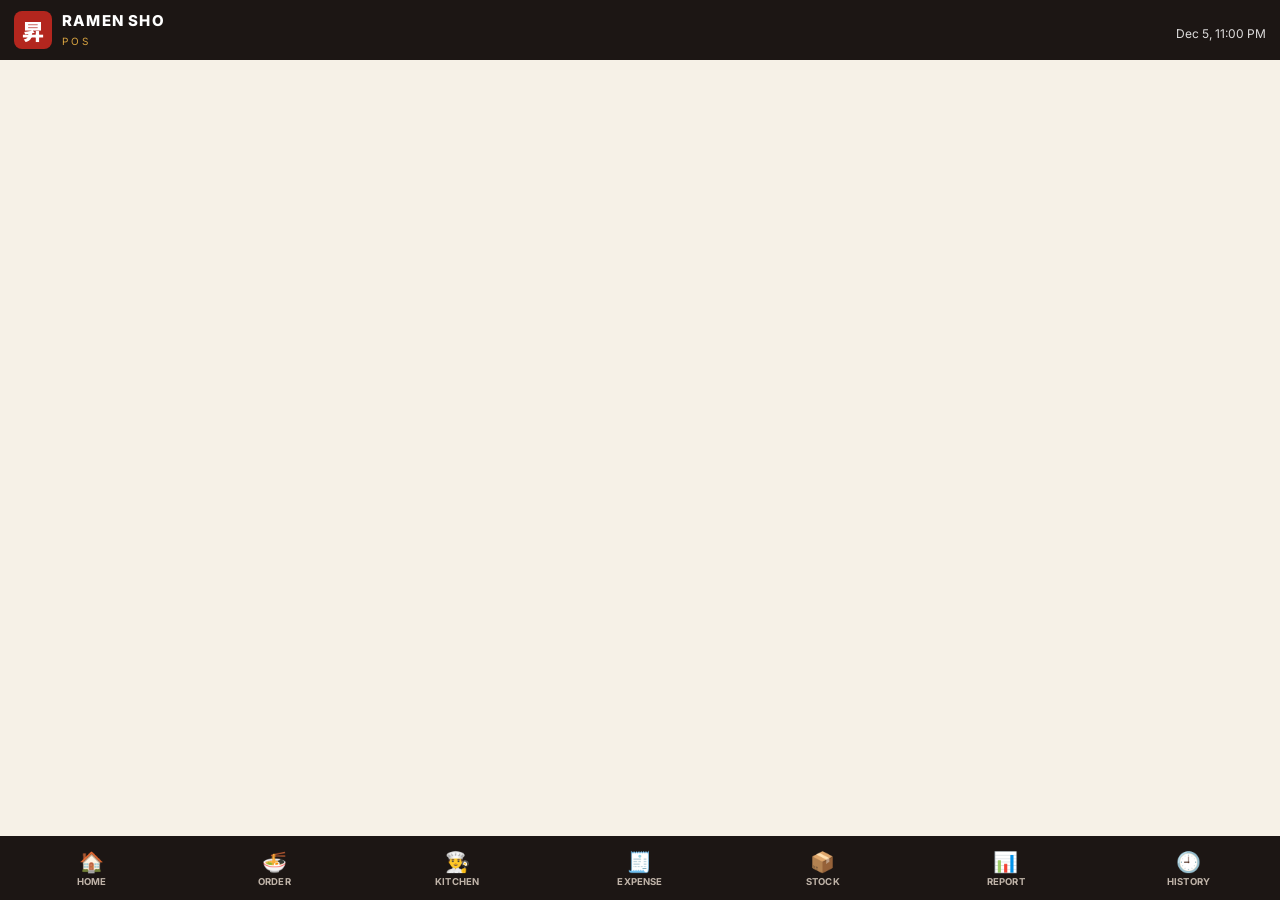
==== index.html @ ab5072c8 "Add files via upload" ====
<!doctype html>
<html lang="en">
<head>
  <meta charset="utf-8" />
  <meta name="viewport" content="width=device-width,initial-scale=1,viewport-fit=cover" />
  <meta name="theme-color" content="#1c1614" />
  <link rel="manifest" href="manifest.webmanifest" />
  <link rel="icon" href="icon.svg" />
  <link rel="apple-touch-icon" href="icon.svg" />
  <title>RAMEN SHO POS</title>
  <link rel="preconnect" href="https://fonts.googleapis.com" />
  <link rel="preconnect" href="https://fonts.gstatic.com" crossorigin />
  <link rel="stylesheet" href="https://fonts.googleapis.com/css2?family=Noto+Sans+JP:wght@700;900&family=Inter:wght@500;600;700;800&display=swap" />
  <link rel="stylesheet" href="styles.css" />
</head>
<body>
  <header class="topbar">
    <div class="brand"><span class="kanji">昇</span><div><b>RAMEN SHO</b><small>POS</small></div></div>
    <div class="top-right"><span id="syncState" class="sync"></span><span id="clock" class="clock"></span></div>
  </header>

  <main id="app" class="app"></main>
  <div id="toast" class="toast"></div>

  <nav class="nav">
    <button data-view="home"><span>🏠</span>HOME</button>
    <button data-view="order"><span>🍜</span>ORDER<i class="badge-dot" data-order-badge hidden>0</i></button>
    <button data-view="kitchen"><span>👨‍🍳</span>KITCHEN<i class="badge-dot" data-kitchen-badge hidden>0</i></button>
    <button data-view="expense"><span>🧾</span>EXPENSE</button>
    <button data-view="stock"><span>📦</span>STOCK</button>
    <button data-view="report"><span>📊</span>REPORT</button>
    <button data-view="history"><span>🕘</span>HISTORY</button>
  </nav>

  <script src="config.js"></script>
  <script src="menu-default.js"></script>
  <script src="sheet-sync.js"></script>
  <script src="app.js"></script>
</body>
</html>
---- styles.css ----
:root {
  --bg: #f6f1e7;
  --card: #fffdf8;
  --ink: #1c1614;
  --muted: #7a6f66;
  --line: #e6dccb;
  --red: #b3261e;
  --red-dark: #8c1c16;
  --gold: #d9a441;
  --green: #2f7d4f;
  --topbar-h: 60px;
  --nav-h: 64px;
}
* { box-sizing: border-box; }
html, body { margin: 0; }
body {
  font-family: Inter, system-ui, sans-serif; background: var(--bg); color: var(--ink);
  -webkit-tap-highlight-color: transparent; font-size: 15px;
}
button { font: inherit; color: inherit; cursor: pointer; }
small { font-size: 12px; }
.muted { color: var(--muted); }
.center { text-align: center; }

/* top bar */
.topbar {
  position: sticky; top: 0; z-index: 20; height: var(--topbar-h);
  display: flex; align-items: center; justify-content: space-between;
  padding: 0 14px; padding-top: env(safe-area-inset-top);
  background: var(--ink); color: #fff;
}
.brand { display: flex; align-items: center; gap: 10px; }
.brand .kanji {
  font-family: 'Noto Sans JP', sans-serif; font-weight: 900; font-size: 22px;
  width: 38px; height: 38px; display: grid; place-items: center; border-radius: 8px; background: var(--red);
}
.brand b { display: block; letter-spacing: .08em; font-weight: 800; }
.brand small { color: var(--gold); letter-spacing: .3em; font-size: 10px; }
.top-right { display: flex; flex-direction: column; align-items: flex-end; gap: 2px; }
.clock { font-size: 12px; opacity: .85; }
.sync { font-size: 10px; padding: 2px 7px; border-radius: 99px; font-weight: 700; }
.sync.ok { background: #1f5a37; }
.sync.wait { background: var(--gold); color: var(--ink); }
.sync.off { background: #4a403c; }

/* layout */
.app { max-width: 760px; margin: 0 auto; padding: 14px 14px calc(var(--nav-h) + 24px + env(safe-area-inset-bottom)); }
.card { background: var(--card); border: 1px solid var(--line); border-radius: 14px; padding: 14px; margin-bottom: 12px; }
.section-title { font-weight: 800; font-size: 16px; margin: 4px 0 10px; }
.row { display: flex; justify-content: space-between; align-items: center; gap: 10px; padding: 6px 0; }
.total-row { border-top: 1px dashed var(--line); margin-top: 6px; padding-top: 10px; font-size: 16px; }
.grid2 { display: grid; grid-template-columns: 1fr 1fr; gap: 10px; margin-bottom: 12px; }
.grid2 .btn { margin: 0; }
hr { border: 0; border-top: 1px solid var(--line); }
.help { color: var(--muted); font-size: 13px; margin: 8px 2px; }
.notice { background: #fff4d6; border: 1px solid #f0d58c; border-radius: 12px; padding: 10px 12px; margin-bottom: 12px; font-size: 14px; }
.notice.alert { background: #fde4e1; border-color: #f2a59c; }

/* buttons */
.btn {
  border: 1px solid var(--line); background: var(--card); border-radius: 12px;
  padding: 12px 14px; font-weight: 700; min-height: 46px;
}
.btn:active { transform: scale(.98); }
.btn:disabled { opacity: .45; }
.btn.primary { background: var(--red); border-color: var(--red); color: #fff; }
.btn.danger { background: var(--ink); color: #fff; border-color: var(--ink); }
.btn.danger-soft { background: #fbe9e7; border-color: #f2c1bb; }
.btn.small { min-height: 34px; padding: 6px 10px; font-size: 13px; }
.btn.ghost { background: transparent; border-color: rgba(255, 255, 255, .35); color: #fff; margin-top: 10px; }
.btn.wide, .btn-wide { width: 100%; display: block; margin-bottom: 12px; }
.btn.back { margin-bottom: 10px; }
.big-btn { display: flex; flex-direction: column; align-items: flex-start; gap: 2px; text-align: left; font-size: 17px; min-height: 76px; }
.big-btn small { font-weight: 500; opacity: .8; }
.kitchen-btn { background: #fff4d6; border-color: #f0d58c; }
.link-danger { border: 0; background: none; color: var(--red); font-size: 12px; padding: 4px 0; }
.chip { border: 1px solid var(--line); background: #fff; border-radius: 99px; padding: 6px 12px; font-weight: 600; }

/* inputs */
.field { margin: 12px 0; }
.field > label { display: block; font-weight: 700; font-size: 13px; margin-bottom: 6px; }
.input { width: 100%; border: 1px solid var(--line); border-radius: 10px; padding: 11px 12px; font: inherit; background: #fff; }
select.input { appearance: auto; }

/* home */
.staff-row { display: flex; gap: 8px; }
.staff-row .btn { white-space: nowrap; }
.hero { background: var(--ink); color: #fff; border: 0; }
.hero .label { font-size: 12px; letter-spacing: .08em; color: var(--gold); font-weight: 700; }
.hero .big { font-size: 38px; font-weight: 800; margin: 4px 0 10px; }
.hero.small .big { font-size: 28px; }
.kpis { display: grid; grid-template-columns: repeat(4, 1fr); gap: 6px; }
.kpis div { background: rgba(255, 255, 255, .08); border-radius: 10px; padding: 8px; text-align: center; }
.kpis b { display: block; font-size: 17px; }
.kpis small { opacity: .75; font-size: 11px; }

/* time clock & register */
.clock-row { display: flex; justify-content: space-between; align-items: center; gap: 10px; margin-top: 10px; padding: 10px 12px; border-radius: 12px; background: #f3ede2; }
.clock-row.on { background: #e5f3ea; }
.clock-row .btn { white-space: nowrap; min-height: 40px; }
.reg-card { width: 100%; text-align: left; display: flex; flex-direction: column; gap: 4px; border-left: 6px solid var(--green); }
.reg-card.closed { border-left-color: var(--gold); background: #fff8e6; }
.reg-card small { color: var(--muted); }
.row.sub { padding: 2px 0 2px 14px; font-size: 13px; color: var(--muted); }
.big-input { font-size: 24px; font-weight: 800; padding: 12px; }
.live { min-height: 22px; margin-top: 6px; font-weight: 800; }
.ok { color: var(--green); }
.bad { color: var(--red); }
.warn { color: var(--red); display: block; }
.pay-from { display: grid; gap: 8px; }
.pay-from .choice { flex-direction: column; align-items: flex-start; }
.pay-from .choice small { color: var(--muted); font-weight: 500; }
.sess-row { display: flex; justify-content: space-between; gap: 10px; padding: 8px 0; border-bottom: 1px solid var(--line); }
.sess-row:last-child { border-bottom: 0; }
.sess-row > span { display: flex; flex-direction: column; }
.sess-row .right { align-items: flex-end; text-align: right; }
.sess-row small { color: var(--muted); }
.sess-row small.ok, .sess-row small.bad { font-weight: 700; }
.sess-row small.ok { color: var(--green); } .sess-row small.bad { color: var(--red); }

/* shift stock */
.stock-grid { display: grid; grid-template-columns: 1fr 1fr; gap: 8px; }
.stock-cell { display: flex; flex-direction: column; gap: 4px; font-size: 13px; font-weight: 700; }
.stock-cell small { color: var(--muted); font-weight: 500; }
.stock-cell .input { padding: 9px 10px; font-size: 17px; font-weight: 700; }
.stock-cell .live { min-height: 0; margin: 0; }
.stock-table { width: 100%; border-collapse: collapse; font-size: 13px; }
.stock-table th { font-size: 11px; color: var(--muted); text-align: right; font-weight: 700; padding: 4px 3px; }
.stock-table td { text-align: right; padding: 7px 3px; border-top: 1px solid var(--line); }
.stock-table td:first-child { text-align: left; font-weight: 700; }
.stock-table td small { display: block; color: var(--muted); font-weight: 500; font-size: 11px; }
.move-btns { display: grid; grid-template-columns: 1fr 1fr; gap: 6px; margin: 12px 0 6px; }
.small-title { font-size: 12px; font-weight: 700; margin: 8px 0 2px; }
.set-offer { display: flex; justify-content: space-between; align-items: center; gap: 10px; }
.choice .save { display: block; color: var(--green); font-weight: 700; }

/* stock to-do, levels, sold out */
.todo { width: 100%; text-align: left; display: flex; flex-direction: column; gap: 4px; border-left: 6px solid var(--red); background: #fff4f2; }
.todo.ok { border-left-color: var(--green); background: #eef7f1; }
.todo.check { border-left-color: var(--gold); background: #fff8e6; }
.todo small { color: var(--ink); font-size: 13px; }
.todo.ok small { color: var(--muted); }
.stock-cell.level { grid-column: span 2; }
.level-chips { display: flex; gap: 6px; }
.level-chips .chip { flex: 1; }
.level-chips .chip.lv-low.active { background: var(--gold); border-color: var(--gold); color: var(--ink); }
.level-chips .chip.lv-out.active { background: var(--red); border-color: var(--red); }
.level-chips .chip.lv-enough.active { background: var(--green); border-color: var(--green); }
.stock-table tr.st-red td, .stock-table tr.st-out td { background: #fff1ef; }
.stock-table tr.st-yellow td { background: #fff8e6; }
.menu-card.sold-out { opacity: .45; filter: grayscale(1); }
.menu-card small.bad { font-size: 11px; font-weight: 700; }
.chips-row { display: flex; gap: 6px; flex-wrap: wrap; }
.chip.active { background: var(--ink); color: #fff; border-color: var(--ink); }
.cart-line.fee { color: var(--muted); }

/* tabs */
.tabs { display: flex; gap: 8px; overflow-x: auto; margin-bottom: 12px; padding-bottom: 2px; }
.tab { border: 1px solid var(--line); background: var(--card); border-radius: 99px; padding: 8px 14px; font-weight: 700; white-space: nowrap; }
.tab.active { background: var(--ink); color: #fff; border-color: var(--ink); }

/* menu */
.menu-grid { display: grid; grid-template-columns: repeat(auto-fill, minmax(140px, 1fr)); gap: 10px; }
.menu-card {
  border: 1px solid var(--line); background: var(--card); border-radius: 14px; padding: 14px 10px;
  display: flex; flex-direction: column; align-items: center; gap: 6px; min-height: 130px; text-align: center;
}
.menu-card.is-ramen { border-color: #e7b3ad; background: #fff7f5; }
.menu-card:active { transform: scale(.97); }
.menu-icon { font-size: 38px; position: relative; line-height: 1.1; }
.menu-icon.lg { font-size: 48px; }
.qty-badge {
  position: absolute; top: -6px; right: -16px; background: var(--red); color: #fff; font-size: 12px;
  font-weight: 800; border-radius: 99px; min-width: 22px; height: 22px; display: grid; place-items: center; padding: 0 5px;
}
.menu-name { font-weight: 700; font-size: 14px; }
.menu-price { color: var(--red); font-weight: 800; }
.meta { display: flex; justify-content: space-between; align-items: center; gap: 8px; margin-top: 14px; flex-wrap: wrap; }
.sticky-sum {
  position: sticky; top: calc(var(--topbar-h) + 6px); z-index: 10; display: flex; align-items: center; justify-content: space-between;
  gap: 10px; background: var(--ink); color: #fff; border-radius: 14px; padding: 10px 10px 10px 14px; margin-bottom: 12px;
  box-shadow: 0 6px 18px rgba(0, 0, 0, .18);
}
.sticky-sum div { display: flex; flex-direction: column; }
.sticky-sum span { font-size: 20px; font-weight: 800; color: var(--gold); }

/* detail */
.detail-head { display: flex; align-items: center; gap: 14px; }
.detail-name { font-size: 20px; font-weight: 800; }
.choice-list { display: grid; gap: 8px; }
.choice {
  display: flex; justify-content: space-between; align-items: center; gap: 8px; text-align: left;
  border: 2px solid var(--line); background: #fff; border-radius: 12px; padding: 12px; font-weight: 600;
}
.choice.active { border-color: var(--red); background: #fff1ef; }
.choice b { color: var(--red); white-space: nowrap; }
.top-list { display: grid; gap: 6px; }
.top-row { display: flex; justify-content: space-between; align-items: center; gap: 8px; padding: 6px 8px; border-radius: 10px; border: 1px solid var(--line); background: #fff; }
.top-row.on { border-color: var(--red); background: #fff1ef; }
.stepper { display: inline-flex; align-items: center; gap: 4px; }
.stepper button { width: 38px; height: 38px; border-radius: 10px; border: 1px solid var(--line); background: #fff; font-size: 18px; font-weight: 800; }
.stepper b { min-width: 28px; text-align: center; }
.stepper.big button { width: 52px; height: 48px; }
.stepper.big b { font-size: 20px; min-width: 44px; }

/* checkout */
.cart-line { display: flex; justify-content: space-between; gap: 10px; padding: 10px 0; border-bottom: 1px solid var(--line); }
.cart-line:last-child { border-bottom: 0; }
.cart-main { display: flex; flex-direction: column; gap: 4px; }
.cart-main small, .order-line small, .ticket li small { display: block; color: var(--muted); }
.cart-side { display: flex; flex-direction: column; align-items: flex-end; justify-content: space-between; }
.quick-cash { display: flex; gap: 6px; flex-wrap: wrap; margin-top: 8px; }
.change { font-size: 18px; color: var(--green); }
.change.short { color: var(--red); }
.grand { font-size: 26px; color: var(--red); }

/* kitchen */
.tickets { display: grid; grid-template-columns: repeat(auto-fill, minmax(240px, 1fr)); gap: 10px; margin-bottom: 12px; }
.ticket { background: #fff; border: 2px solid var(--ink); border-radius: 14px; padding: 12px; display: flex; flex-direction: column; gap: 8px; }
.ticket.late { border-color: var(--red); box-shadow: 0 0 0 3px #f7c9c4; }
.ticket.served { opacity: .55; border-style: dashed; }
.ticket-head { display: flex; justify-content: space-between; gap: 6px; font-size: 14px; }
.ticket ul { margin: 0; padding-left: 0; list-style: none; font-size: 17px; flex: 1; }
.ticket li { padding: 5px 0; border-bottom: 1px dotted var(--line); }

/* expense */
.preset-grid { display: grid; grid-template-columns: repeat(auto-fill, minmax(150px, 1fr)); gap: 8px; margin-bottom: 12px; }
.preset { border: 1px solid var(--line); background: var(--card); border-radius: 12px; padding: 12px; text-align: left; display: flex; flex-direction: column; gap: 3px; }

/* stock */
.stock-row { width: 100%; display: flex; align-items: center; gap: 10px; background: none; border: 0; border-bottom: 1px solid var(--line); padding: 10px 2px; text-align: left; }
.stock-row:last-child { border-bottom: 0; }
.stock-name { flex: 1; display: flex; flex-direction: column; }
.stock-name small { color: var(--muted); }

/* report */
.month-nav { display: flex; justify-content: space-between; align-items: center; margin-bottom: 12px; font-size: 17px; }
.bar { height: 10px; background: rgba(255, 255, 255, .15); border-radius: 99px; overflow: hidden; margin: 6px 0; }
.bar span { display: block; height: 100%; background: var(--gold); }
.kpi-grid { display: grid; grid-template-columns: repeat(3, 1fr); gap: 10px; margin-bottom: 12px; }
.kpi-grid .card { margin: 0; }
.kpi { display: flex; flex-direction: column; gap: 2px; }
.kpi b { font-size: 20px; }
.kpi small { color: var(--muted); }
.daybars { display: flex; align-items: flex-end; gap: 2px; height: 120px; }
.daybars div { flex: 1; height: 100%; display: flex; flex-direction: column; justify-content: flex-end; align-items: center; }
.daybars span { width: 100%; background: var(--red); border-radius: 3px 3px 0 0; min-height: 1px; }
.daybars small { font-size: 9px; color: var(--muted); height: 12px; }

/* history */
.day-row { width: 100%; display: flex; justify-content: space-between; align-items: center; text-align: left; }
.day-row span { display: flex; flex-direction: column; }
.day-row small { color: var(--muted); }
.order-head { display: flex; justify-content: space-between; gap: 10px; }
.order-head small { color: var(--muted); }
.order-line { display: flex; justify-content: space-between; gap: 10px; padding: 6px 0; border-bottom: 1px dotted var(--line); font-size: 14px; }
.order-actions { display: flex; gap: 8px; justify-content: flex-end; margin-top: 8px; }
.badge { display: inline-block; font-size: 10px; font-weight: 800; background: #efe6d6; border-radius: 6px; padding: 2px 6px; margin-left: 4px; }

/* recipe */
.recipe-step { display: flex; align-items: center; gap: 10px; padding: 10px 0; border-bottom: 1px solid var(--line); }
.recipe-step:last-child { border-bottom: 0; }
.recipe-step > span:nth-child(2) { flex: 1; display: flex; flex-direction: column; }
.recipe-step small { color: var(--muted); }
.step-no { width: 28px; height: 28px; border-radius: 99px; background: var(--ink); color: #fff; display: grid; place-items: center; font-weight: 800; font-size: 13px; }
.tbd { color: var(--gold); }

/* nav */
.nav {
  position: fixed; left: 0; right: 0; bottom: 0; z-index: 30; display: grid; grid-template-columns: repeat(7, 1fr);
  background: var(--ink); padding-bottom: env(safe-area-inset-bottom);
}
.nav button {
  position: relative; border: 0; background: none; color: #bfb3a8; height: var(--nav-h);
  display: flex; flex-direction: column; align-items: center; justify-content: center; gap: 2px; font-size: 9.5px; font-weight: 700; letter-spacing: .02em;
}
.nav button span { font-size: 20px; }
.nav button.active { color: #fff; background: rgba(255, 255, 255, .08); box-shadow: inset 0 3px 0 var(--red); }
.badge-dot {
  position: absolute; top: 6px; right: calc(50% - 22px); background: var(--red); color: #fff; font-style: normal;
  font-size: 10px; min-width: 18px; height: 18px; border-radius: 99px; display: grid; place-items: center; padding: 0 4px;
}
.badge-dot[hidden] { display: none; }

.toast {
  position: fixed; left: 50%; bottom: calc(var(--nav-h) + 16px + env(safe-area-inset-bottom)); transform: translateX(-50%) translateY(20px);
  background: var(--ink); color: #fff; padding: 10px 16px; border-radius: 99px; font-weight: 700; opacity: 0; pointer-events: none; transition: .2s; z-index: 40;
}
.toast.show { opacity: 1; transform: translateX(-50%) translateY(0); }

@media (max-width: 420px) {
  .kpi-grid { grid-template-columns: 1fr 1fr; }
  .kpis b { font-size: 15px; }
  .hero .big { font-size: 32px; }
}
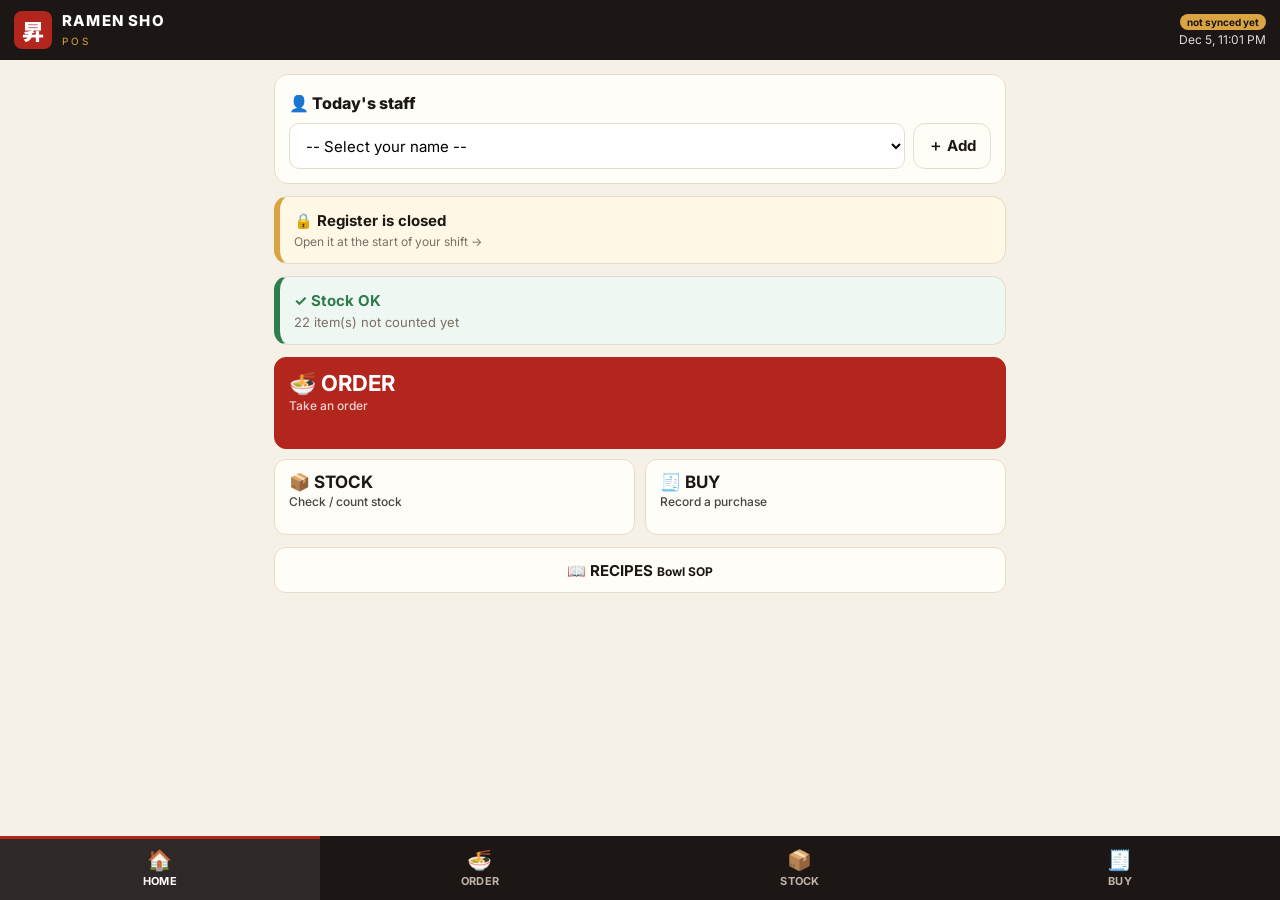
==== commit a16ae910: "Simple staff view: HOME/ORDER/STOCK/BUY; owner mode (tap logo 5x) for REPORT/HISTORY; checkout extra" ====
--- a/index.html
+++ b/index.html
@@ -1,40 +1,39 @@
-<!doctype html>
-<html lang="en">
-<head>
-  <meta charset="utf-8" />
-  <meta name="viewport" content="width=device-width,initial-scale=1,viewport-fit=cover" />
-  <meta name="theme-color" content="#1c1614" />
-  <link rel="manifest" href="manifest.webmanifest" />
-  <link rel="icon" href="icon.svg" />
-  <link rel="apple-touch-icon" href="icon.svg" />
-  <title>RAMEN SHO POS</title>
-  <link rel="preconnect" href="https://fonts.googleapis.com" />
-  <link rel="preconnect" href="https://fonts.gstatic.com" crossorigin />
-  <link rel="stylesheet" href="https://fonts.googleapis.com/css2?family=Noto+Sans+JP:wght@700;900&family=Inter:wght@500;600;700;800&display=swap" />
-  <link rel="stylesheet" href="styles.css" />
-</head>
-<body>
-  <header class="topbar">
-    <div class="brand"><span class="kanji">昇</span><div><b>RAMEN SHO</b><small>POS</small></div></div>
-    <div class="top-right"><span id="syncState" class="sync"></span><span id="clock" class="clock"></span></div>
-  </header>
-
-  <main id="app" class="app"></main>
-  <div id="toast" class="toast"></div>
-
-  <nav class="nav">
-    <button data-view="home"><span>🏠</span>HOME</button>
-    <button data-view="order"><span>🍜</span>ORDER<i class="badge-dot" data-order-badge hidden>0</i></button>
-    <button data-view="kitchen"><span>👨‍🍳</span>KITCHEN<i class="badge-dot" data-kitchen-badge hidden>0</i></button>
-    <button data-view="expense"><span>🧾</span>EXPENSE</button>
-    <button data-view="stock"><span>📦</span>STOCK</button>
-    <button data-view="report"><span>📊</span>REPORT</button>
-    <button data-view="history"><span>🕘</span>HISTORY</button>
-  </nav>
-
-  <script src="config.js"></script>
-  <script src="menu-default.js"></script>
-  <script src="sheet-sync.js"></script>
-  <script src="app.js"></script>
-</body>
-</html>
+<!doctype html>
+<html lang="en">
+<head>
+  <meta charset="utf-8" />
+  <meta name="viewport" content="width=device-width,initial-scale=1,viewport-fit=cover" />
+  <meta name="theme-color" content="#1c1614" />
+  <link rel="manifest" href="manifest.webmanifest" />
+  <link rel="icon" href="icon.svg" />
+  <link rel="apple-touch-icon" href="icon.svg" />
+  <title>RAMEN SHO POS</title>
+  <link rel="preconnect" href="https://fonts.googleapis.com" />
+  <link rel="preconnect" href="https://fonts.gstatic.com" crossorigin />
+  <link rel="stylesheet" href="https://fonts.googleapis.com/css2?family=Noto+Sans+JP:wght@700;900&family=Inter:wght@500;600;700;800&display=swap" />
+  <link rel="stylesheet" href="styles.css" />
+</head>
+<body>
+  <header class="topbar">
+    <div class="brand"><span class="kanji">昇</span><div><b>RAMEN SHO</b><small>POS</small></div></div>
+    <div class="top-right"><span id="syncState" class="sync"></span><span id="clock" class="clock"></span></div>
+  </header>
+
+  <main id="app" class="app"></main>
+  <div id="toast" class="toast"></div>
+
+  <nav class="nav">
+    <button data-view="home"><span>🏠</span>HOME</button>
+    <button data-view="order"><span>🍜</span>ORDER<i class="badge-dot" data-order-badge hidden>0</i></button>
+    <button data-view="stock"><span>📦</span>STOCK</button>
+    <button data-view="expense"><span>🧾</span>BUY</button>
+    <button data-view="report" class="owner-only"><span>📊</span>REPORT</button>
+    <button data-view="history" class="owner-only"><span>🕘</span>HISTORY</button>
+  </nav>
+
+  <script src="config.js"></script>
+  <script src="menu-default.js"></script>
+  <script src="sheet-sync.js"></script>
+  <script src="app.js"></script>
+</body>
+</html>
--- a/styles.css
+++ b/styles.css
@@ -1,295 +1,304 @@
-:root {
-  --bg: #f6f1e7;
-  --card: #fffdf8;
-  --ink: #1c1614;
-  --muted: #7a6f66;
-  --line: #e6dccb;
-  --red: #b3261e;
-  --red-dark: #8c1c16;
-  --gold: #d9a441;
-  --green: #2f7d4f;
-  --topbar-h: 60px;
-  --nav-h: 64px;
-}
-* { box-sizing: border-box; }
-html, body { margin: 0; }
-body {
-  font-family: Inter, system-ui, sans-serif; background: var(--bg); color: var(--ink);
-  -webkit-tap-highlight-color: transparent; font-size: 15px;
-}
-button { font: inherit; color: inherit; cursor: pointer; }
-small { font-size: 12px; }
-.muted { color: var(--muted); }
-.center { text-align: center; }
-
-/* top bar */
-.topbar {
-  position: sticky; top: 0; z-index: 20; height: var(--topbar-h);
-  display: flex; align-items: center; justify-content: space-between;
-  padding: 0 14px; padding-top: env(safe-area-inset-top);
-  background: var(--ink); color: #fff;
-}
-.brand { display: flex; align-items: center; gap: 10px; }
-.brand .kanji {
-  font-family: 'Noto Sans JP', sans-serif; font-weight: 900; font-size: 22px;
-  width: 38px; height: 38px; display: grid; place-items: center; border-radius: 8px; background: var(--red);
-}
-.brand b { display: block; letter-spacing: .08em; font-weight: 800; }
-.brand small { color: var(--gold); letter-spacing: .3em; font-size: 10px; }
-.top-right { display: flex; flex-direction: column; align-items: flex-end; gap: 2px; }
-.clock { font-size: 12px; opacity: .85; }
-.sync { font-size: 10px; padding: 2px 7px; border-radius: 99px; font-weight: 700; }
-.sync.ok { background: #1f5a37; }
-.sync.wait { background: var(--gold); color: var(--ink); }
-.sync.off { background: #4a403c; }
-
-/* layout */
-.app { max-width: 760px; margin: 0 auto; padding: 14px 14px calc(var(--nav-h) + 24px + env(safe-area-inset-bottom)); }
-.card { background: var(--card); border: 1px solid var(--line); border-radius: 14px; padding: 14px; margin-bottom: 12px; }
-.section-title { font-weight: 800; font-size: 16px; margin: 4px 0 10px; }
-.row { display: flex; justify-content: space-between; align-items: center; gap: 10px; padding: 6px 0; }
-.total-row { border-top: 1px dashed var(--line); margin-top: 6px; padding-top: 10px; font-size: 16px; }
-.grid2 { display: grid; grid-template-columns: 1fr 1fr; gap: 10px; margin-bottom: 12px; }
-.grid2 .btn { margin: 0; }
-hr { border: 0; border-top: 1px solid var(--line); }
-.help { color: var(--muted); font-size: 13px; margin: 8px 2px; }
-.notice { background: #fff4d6; border: 1px solid #f0d58c; border-radius: 12px; padding: 10px 12px; margin-bottom: 12px; font-size: 14px; }
-.notice.alert { background: #fde4e1; border-color: #f2a59c; }
-
-/* buttons */
-.btn {
-  border: 1px solid var(--line); background: var(--card); border-radius: 12px;
-  padding: 12px 14px; font-weight: 700; min-height: 46px;
-}
-.btn:active { transform: scale(.98); }
-.btn:disabled { opacity: .45; }
-.btn.primary { background: var(--red); border-color: var(--red); color: #fff; }
-.btn.danger { background: var(--ink); color: #fff; border-color: var(--ink); }
-.btn.danger-soft { background: #fbe9e7; border-color: #f2c1bb; }
-.btn.small { min-height: 34px; padding: 6px 10px; font-size: 13px; }
-.btn.ghost { background: transparent; border-color: rgba(255, 255, 255, .35); color: #fff; margin-top: 10px; }
-.btn.wide, .btn-wide { width: 100%; display: block; margin-bottom: 12px; }
-.btn.back { margin-bottom: 10px; }
-.big-btn { display: flex; flex-direction: column; align-items: flex-start; gap: 2px; text-align: left; font-size: 17px; min-height: 76px; }
-.big-btn small { font-weight: 500; opacity: .8; }
-.kitchen-btn { background: #fff4d6; border-color: #f0d58c; }
-.link-danger { border: 0; background: none; color: var(--red); font-size: 12px; padding: 4px 0; }
-.chip { border: 1px solid var(--line); background: #fff; border-radius: 99px; padding: 6px 12px; font-weight: 600; }
-
-/* inputs */
-.field { margin: 12px 0; }
-.field > label { display: block; font-weight: 700; font-size: 13px; margin-bottom: 6px; }
-.input { width: 100%; border: 1px solid var(--line); border-radius: 10px; padding: 11px 12px; font: inherit; background: #fff; }
-select.input { appearance: auto; }
-
-/* home */
-.staff-row { display: flex; gap: 8px; }
-.staff-row .btn { white-space: nowrap; }
-.hero { background: var(--ink); color: #fff; border: 0; }
-.hero .label { font-size: 12px; letter-spacing: .08em; color: var(--gold); font-weight: 700; }
-.hero .big { font-size: 38px; font-weight: 800; margin: 4px 0 10px; }
-.hero.small .big { font-size: 28px; }
-.kpis { display: grid; grid-template-columns: repeat(4, 1fr); gap: 6px; }
-.kpis div { background: rgba(255, 255, 255, .08); border-radius: 10px; padding: 8px; text-align: center; }
-.kpis b { display: block; font-size: 17px; }
-.kpis small { opacity: .75; font-size: 11px; }
-
-/* time clock & register */
-.clock-row { display: flex; justify-content: space-between; align-items: center; gap: 10px; margin-top: 10px; padding: 10px 12px; border-radius: 12px; background: #f3ede2; }
-.clock-row.on { background: #e5f3ea; }
-.clock-row .btn { white-space: nowrap; min-height: 40px; }
-.reg-card { width: 100%; text-align: left; display: flex; flex-direction: column; gap: 4px; border-left: 6px solid var(--green); }
-.reg-card.closed { border-left-color: var(--gold); background: #fff8e6; }
-.reg-card small { color: var(--muted); }
-.row.sub { padding: 2px 0 2px 14px; font-size: 13px; color: var(--muted); }
-.big-input { font-size: 24px; font-weight: 800; padding: 12px; }
-.live { min-height: 22px; margin-top: 6px; font-weight: 800; }
-.ok { color: var(--green); }
-.bad { color: var(--red); }
-.warn { color: var(--red); display: block; }
-.pay-from { display: grid; gap: 8px; }
-.pay-from .choice { flex-direction: column; align-items: flex-start; }
-.pay-from .choice small { color: var(--muted); font-weight: 500; }
-.sess-row { display: flex; justify-content: space-between; gap: 10px; padding: 8px 0; border-bottom: 1px solid var(--line); }
-.sess-row:last-child { border-bottom: 0; }
-.sess-row > span { display: flex; flex-direction: column; }
-.sess-row .right { align-items: flex-end; text-align: right; }
-.sess-row small { color: var(--muted); }
-.sess-row small.ok, .sess-row small.bad { font-weight: 700; }
-.sess-row small.ok { color: var(--green); } .sess-row small.bad { color: var(--red); }
-
-/* shift stock */
-.stock-grid { display: grid; grid-template-columns: 1fr 1fr; gap: 8px; }
-.stock-cell { display: flex; flex-direction: column; gap: 4px; font-size: 13px; font-weight: 700; }
-.stock-cell small { color: var(--muted); font-weight: 500; }
-.stock-cell .input { padding: 9px 10px; font-size: 17px; font-weight: 700; }
-.stock-cell .live { min-height: 0; margin: 0; }
-.stock-table { width: 100%; border-collapse: collapse; font-size: 13px; }
-.stock-table th { font-size: 11px; color: var(--muted); text-align: right; font-weight: 700; padding: 4px 3px; }
-.stock-table td { text-align: right; padding: 7px 3px; border-top: 1px solid var(--line); }
-.stock-table td:first-child { text-align: left; font-weight: 700; }
-.stock-table td small { display: block; color: var(--muted); font-weight: 500; font-size: 11px; }
-.move-btns { display: grid; grid-template-columns: 1fr 1fr; gap: 6px; margin: 12px 0 6px; }
-.small-title { font-size: 12px; font-weight: 700; margin: 8px 0 2px; }
-.set-offer { display: flex; justify-content: space-between; align-items: center; gap: 10px; }
-.choice .save { display: block; color: var(--green); font-weight: 700; }
-
-/* stock to-do, levels, sold out */
-.todo { width: 100%; text-align: left; display: flex; flex-direction: column; gap: 4px; border-left: 6px solid var(--red); background: #fff4f2; }
-.todo.ok { border-left-color: var(--green); background: #eef7f1; }
-.todo.check { border-left-color: var(--gold); background: #fff8e6; }
-.todo small { color: var(--ink); font-size: 13px; }
-.todo.ok small { color: var(--muted); }
-.stock-cell.level { grid-column: span 2; }
-.level-chips { display: flex; gap: 6px; }
-.level-chips .chip { flex: 1; }
-.level-chips .chip.lv-low.active { background: var(--gold); border-color: var(--gold); color: var(--ink); }
-.level-chips .chip.lv-out.active { background: var(--red); border-color: var(--red); }
-.level-chips .chip.lv-enough.active { background: var(--green); border-color: var(--green); }
-.stock-table tr.st-red td, .stock-table tr.st-out td { background: #fff1ef; }
-.stock-table tr.st-yellow td { background: #fff8e6; }
-.menu-card.sold-out { opacity: .45; filter: grayscale(1); }
-.menu-card small.bad { font-size: 11px; font-weight: 700; }
-.chips-row { display: flex; gap: 6px; flex-wrap: wrap; }
-.chip.active { background: var(--ink); color: #fff; border-color: var(--ink); }
-.cart-line.fee { color: var(--muted); }
-
-/* tabs */
-.tabs { display: flex; gap: 8px; overflow-x: auto; margin-bottom: 12px; padding-bottom: 2px; }
-.tab { border: 1px solid var(--line); background: var(--card); border-radius: 99px; padding: 8px 14px; font-weight: 700; white-space: nowrap; }
-.tab.active { background: var(--ink); color: #fff; border-color: var(--ink); }
-
-/* menu */
-.menu-grid { display: grid; grid-template-columns: repeat(auto-fill, minmax(140px, 1fr)); gap: 10px; }
-.menu-card {
-  border: 1px solid var(--line); background: var(--card); border-radius: 14px; padding: 14px 10px;
-  display: flex; flex-direction: column; align-items: center; gap: 6px; min-height: 130px; text-align: center;
-}
-.menu-card.is-ramen { border-color: #e7b3ad; background: #fff7f5; }
-.menu-card:active { transform: scale(.97); }
-.menu-icon { font-size: 38px; position: relative; line-height: 1.1; }
-.menu-icon.lg { font-size: 48px; }
-.qty-badge {
-  position: absolute; top: -6px; right: -16px; background: var(--red); color: #fff; font-size: 12px;
-  font-weight: 800; border-radius: 99px; min-width: 22px; height: 22px; display: grid; place-items: center; padding: 0 5px;
-}
-.menu-name { font-weight: 700; font-size: 14px; }
-.menu-price { color: var(--red); font-weight: 800; }
-.meta { display: flex; justify-content: space-between; align-items: center; gap: 8px; margin-top: 14px; flex-wrap: wrap; }
-.sticky-sum {
-  position: sticky; top: calc(var(--topbar-h) + 6px); z-index: 10; display: flex; align-items: center; justify-content: space-between;
-  gap: 10px; background: var(--ink); color: #fff; border-radius: 14px; padding: 10px 10px 10px 14px; margin-bottom: 12px;
-  box-shadow: 0 6px 18px rgba(0, 0, 0, .18);
-}
-.sticky-sum div { display: flex; flex-direction: column; }
-.sticky-sum span { font-size: 20px; font-weight: 800; color: var(--gold); }
-
-/* detail */
-.detail-head { display: flex; align-items: center; gap: 14px; }
-.detail-name { font-size: 20px; font-weight: 800; }
-.choice-list { display: grid; gap: 8px; }
-.choice {
-  display: flex; justify-content: space-between; align-items: center; gap: 8px; text-align: left;
-  border: 2px solid var(--line); background: #fff; border-radius: 12px; padding: 12px; font-weight: 600;
-}
-.choice.active { border-color: var(--red); background: #fff1ef; }
-.choice b { color: var(--red); white-space: nowrap; }
-.top-list { display: grid; gap: 6px; }
-.top-row { display: flex; justify-content: space-between; align-items: center; gap: 8px; padding: 6px 8px; border-radius: 10px; border: 1px solid var(--line); background: #fff; }
-.top-row.on { border-color: var(--red); background: #fff1ef; }
-.stepper { display: inline-flex; align-items: center; gap: 4px; }
-.stepper button { width: 38px; height: 38px; border-radius: 10px; border: 1px solid var(--line); background: #fff; font-size: 18px; font-weight: 800; }
-.stepper b { min-width: 28px; text-align: center; }
-.stepper.big button { width: 52px; height: 48px; }
-.stepper.big b { font-size: 20px; min-width: 44px; }
-
-/* checkout */
-.cart-line { display: flex; justify-content: space-between; gap: 10px; padding: 10px 0; border-bottom: 1px solid var(--line); }
-.cart-line:last-child { border-bottom: 0; }
-.cart-main { display: flex; flex-direction: column; gap: 4px; }
-.cart-main small, .order-line small, .ticket li small { display: block; color: var(--muted); }
-.cart-side { display: flex; flex-direction: column; align-items: flex-end; justify-content: space-between; }
-.quick-cash { display: flex; gap: 6px; flex-wrap: wrap; margin-top: 8px; }
-.change { font-size: 18px; color: var(--green); }
-.change.short { color: var(--red); }
-.grand { font-size: 26px; color: var(--red); }
-
-/* kitchen */
-.tickets { display: grid; grid-template-columns: repeat(auto-fill, minmax(240px, 1fr)); gap: 10px; margin-bottom: 12px; }
-.ticket { background: #fff; border: 2px solid var(--ink); border-radius: 14px; padding: 12px; display: flex; flex-direction: column; gap: 8px; }
-.ticket.late { border-color: var(--red); box-shadow: 0 0 0 3px #f7c9c4; }
-.ticket.served { opacity: .55; border-style: dashed; }
-.ticket-head { display: flex; justify-content: space-between; gap: 6px; font-size: 14px; }
-.ticket ul { margin: 0; padding-left: 0; list-style: none; font-size: 17px; flex: 1; }
-.ticket li { padding: 5px 0; border-bottom: 1px dotted var(--line); }
-
-/* expense */
-.preset-grid { display: grid; grid-template-columns: repeat(auto-fill, minmax(150px, 1fr)); gap: 8px; margin-bottom: 12px; }
-.preset { border: 1px solid var(--line); background: var(--card); border-radius: 12px; padding: 12px; text-align: left; display: flex; flex-direction: column; gap: 3px; }
-
-/* stock */
-.stock-row { width: 100%; display: flex; align-items: center; gap: 10px; background: none; border: 0; border-bottom: 1px solid var(--line); padding: 10px 2px; text-align: left; }
-.stock-row:last-child { border-bottom: 0; }
-.stock-name { flex: 1; display: flex; flex-direction: column; }
-.stock-name small { color: var(--muted); }
-
-/* report */
-.month-nav { display: flex; justify-content: space-between; align-items: center; margin-bottom: 12px; font-size: 17px; }
-.bar { height: 10px; background: rgba(255, 255, 255, .15); border-radius: 99px; overflow: hidden; margin: 6px 0; }
-.bar span { display: block; height: 100%; background: var(--gold); }
-.kpi-grid { display: grid; grid-template-columns: repeat(3, 1fr); gap: 10px; margin-bottom: 12px; }
-.kpi-grid .card { margin: 0; }
-.kpi { display: flex; flex-direction: column; gap: 2px; }
-.kpi b { font-size: 20px; }
-.kpi small { color: var(--muted); }
-.daybars { display: flex; align-items: flex-end; gap: 2px; height: 120px; }
-.daybars div { flex: 1; height: 100%; display: flex; flex-direction: column; justify-content: flex-end; align-items: center; }
-.daybars span { width: 100%; background: var(--red); border-radius: 3px 3px 0 0; min-height: 1px; }
-.daybars small { font-size: 9px; color: var(--muted); height: 12px; }
-
-/* history */
-.day-row { width: 100%; display: flex; justify-content: space-between; align-items: center; text-align: left; }
-.day-row span { display: flex; flex-direction: column; }
-.day-row small { color: var(--muted); }
-.order-head { display: flex; justify-content: space-between; gap: 10px; }
-.order-head small { color: var(--muted); }
-.order-line { display: flex; justify-content: space-between; gap: 10px; padding: 6px 0; border-bottom: 1px dotted var(--line); font-size: 14px; }
-.order-actions { display: flex; gap: 8px; justify-content: flex-end; margin-top: 8px; }
-.badge { display: inline-block; font-size: 10px; font-weight: 800; background: #efe6d6; border-radius: 6px; padding: 2px 6px; margin-left: 4px; }
-
-/* recipe */
-.recipe-step { display: flex; align-items: center; gap: 10px; padding: 10px 0; border-bottom: 1px solid var(--line); }
-.recipe-step:last-child { border-bottom: 0; }
-.recipe-step > span:nth-child(2) { flex: 1; display: flex; flex-direction: column; }
-.recipe-step small { color: var(--muted); }
-.step-no { width: 28px; height: 28px; border-radius: 99px; background: var(--ink); color: #fff; display: grid; place-items: center; font-weight: 800; font-size: 13px; }
-.tbd { color: var(--gold); }
-
-/* nav */
-.nav {
-  position: fixed; left: 0; right: 0; bottom: 0; z-index: 30; display: grid; grid-template-columns: repeat(7, 1fr);
-  background: var(--ink); padding-bottom: env(safe-area-inset-bottom);
-}
-.nav button {
-  position: relative; border: 0; background: none; color: #bfb3a8; height: var(--nav-h);
-  display: flex; flex-direction: column; align-items: center; justify-content: center; gap: 2px; font-size: 9.5px; font-weight: 700; letter-spacing: .02em;
-}
-.nav button span { font-size: 20px; }
-.nav button.active { color: #fff; background: rgba(255, 255, 255, .08); box-shadow: inset 0 3px 0 var(--red); }
-.badge-dot {
-  position: absolute; top: 6px; right: calc(50% - 22px); background: var(--red); color: #fff; font-style: normal;
-  font-size: 10px; min-width: 18px; height: 18px; border-radius: 99px; display: grid; place-items: center; padding: 0 4px;
-}
-.badge-dot[hidden] { display: none; }
-
-.toast {
-  position: fixed; left: 50%; bottom: calc(var(--nav-h) + 16px + env(safe-area-inset-bottom)); transform: translateX(-50%) translateY(20px);
-  background: var(--ink); color: #fff; padding: 10px 16px; border-radius: 99px; font-weight: 700; opacity: 0; pointer-events: none; transition: .2s; z-index: 40;
-}
-.toast.show { opacity: 1; transform: translateX(-50%) translateY(0); }
-
-@media (max-width: 420px) {
-  .kpi-grid { grid-template-columns: 1fr 1fr; }
-  .kpis b { font-size: 15px; }
-  .hero .big { font-size: 32px; }
-}
+:root {
+  --bg: #f6f1e7;
+  --card: #fffdf8;
+  --ink: #1c1614;
+  --muted: #7a6f66;
+  --line: #e6dccb;
+  --red: #b3261e;
+  --red-dark: #8c1c16;
+  --gold: #d9a441;
+  --green: #2f7d4f;
+  --topbar-h: 60px;
+  --nav-h: 64px;
+}
+* { box-sizing: border-box; }
+html, body { margin: 0; }
+body {
+  font-family: Inter, system-ui, sans-serif; background: var(--bg); color: var(--ink);
+  -webkit-tap-highlight-color: transparent; font-size: 15px;
+}
+button { font: inherit; color: inherit; cursor: pointer; }
+small { font-size: 12px; }
+.muted { color: var(--muted); }
+.center { text-align: center; }
+
+/* top bar */
+.topbar {
+  position: sticky; top: 0; z-index: 20; height: var(--topbar-h);
+  display: flex; align-items: center; justify-content: space-between;
+  padding: 0 14px; padding-top: env(safe-area-inset-top);
+  background: var(--ink); color: #fff;
+}
+.brand { display: flex; align-items: center; gap: 10px; }
+.brand .kanji {
+  font-family: 'Noto Sans JP', sans-serif; font-weight: 900; font-size: 22px;
+  width: 38px; height: 38px; display: grid; place-items: center; border-radius: 8px; background: var(--red);
+}
+.brand b { display: block; letter-spacing: .08em; font-weight: 800; }
+.brand small { color: var(--gold); letter-spacing: .3em; font-size: 10px; }
+.top-right { display: flex; flex-direction: column; align-items: flex-end; gap: 2px; }
+.clock { font-size: 12px; opacity: .85; }
+.sync { font-size: 10px; padding: 2px 7px; border-radius: 99px; font-weight: 700; }
+.sync.ok { background: #1f5a37; }
+.sync.wait { background: var(--gold); color: var(--ink); }
+.sync.off { background: #4a403c; }
+
+/* layout */
+.app { max-width: 760px; margin: 0 auto; padding: 14px 14px calc(var(--nav-h) + 24px + env(safe-area-inset-bottom)); }
+.card { background: var(--card); border: 1px solid var(--line); border-radius: 14px; padding: 14px; margin-bottom: 12px; }
+.section-title { font-weight: 800; font-size: 16px; margin: 4px 0 10px; }
+.row { display: flex; justify-content: space-between; align-items: center; gap: 10px; padding: 6px 0; }
+.total-row { border-top: 1px dashed var(--line); margin-top: 6px; padding-top: 10px; font-size: 16px; }
+.grid2 { display: grid; grid-template-columns: 1fr 1fr; gap: 10px; margin-bottom: 12px; }
+.grid2 .btn { margin: 0; }
+hr { border: 0; border-top: 1px solid var(--line); }
+.help { color: var(--muted); font-size: 13px; margin: 8px 2px; }
+.notice { background: #fff4d6; border: 1px solid #f0d58c; border-radius: 12px; padding: 10px 12px; margin-bottom: 12px; font-size: 14px; }
+.notice.alert { background: #fde4e1; border-color: #f2a59c; }
+
+/* buttons */
+.btn {
+  border: 1px solid var(--line); background: var(--card); border-radius: 12px;
+  padding: 12px 14px; font-weight: 700; min-height: 46px;
+}
+.btn:active { transform: scale(.98); }
+.btn:disabled { opacity: .45; }
+.btn.primary { background: var(--red); border-color: var(--red); color: #fff; }
+.btn.danger { background: var(--ink); color: #fff; border-color: var(--ink); }
+.btn.danger-soft { background: #fbe9e7; border-color: #f2c1bb; }
+.btn.small { min-height: 34px; padding: 6px 10px; font-size: 13px; }
+.btn.ghost { background: transparent; border-color: rgba(255, 255, 255, .35); color: #fff; margin-top: 10px; }
+.btn.wide, .btn-wide { width: 100%; display: block; margin-bottom: 12px; }
+.btn.back { margin-bottom: 10px; }
+.big-btn { display: flex; flex-direction: column; align-items: flex-start; gap: 2px; text-align: left; font-size: 17px; min-height: 76px; }
+.big-btn small { font-weight: 500; opacity: .8; }
+.kitchen-btn { background: #fff4d6; border-color: #f0d58c; }
+.link-danger { border: 0; background: none; color: var(--red); font-size: 12px; padding: 4px 0; }
+.chip { border: 1px solid var(--line); background: #fff; border-radius: 99px; padding: 6px 12px; font-weight: 600; }
+
+/* inputs */
+.field { margin: 12px 0; }
+.field > label { display: block; font-weight: 700; font-size: 13px; margin-bottom: 6px; }
+.input { width: 100%; border: 1px solid var(--line); border-radius: 10px; padding: 11px 12px; font: inherit; background: #fff; }
+select.input { appearance: auto; }
+
+/* home */
+.staff-row { display: flex; gap: 8px; }
+.staff-row .btn { white-space: nowrap; }
+.hero { background: var(--ink); color: #fff; border: 0; }
+.hero .label { font-size: 12px; letter-spacing: .08em; color: var(--gold); font-weight: 700; }
+.hero .big { font-size: 38px; font-weight: 800; margin: 4px 0 10px; }
+.hero.small .big { font-size: 28px; }
+.kpis { display: grid; grid-template-columns: repeat(4, 1fr); gap: 6px; }
+.kpis div { background: rgba(255, 255, 255, .08); border-radius: 10px; padding: 8px; text-align: center; }
+.kpis b { display: block; font-size: 17px; }
+.kpis small { opacity: .75; font-size: 11px; }
+
+/* time clock & register */
+.clock-row { display: flex; justify-content: space-between; align-items: center; gap: 10px; margin-top: 10px; padding: 10px 12px; border-radius: 12px; background: #f3ede2; }
+.clock-row.on { background: #e5f3ea; }
+.clock-row .btn { white-space: nowrap; min-height: 40px; }
+.reg-card { width: 100%; text-align: left; display: flex; flex-direction: column; gap: 4px; border-left: 6px solid var(--green); }
+.reg-card.closed { border-left-color: var(--gold); background: #fff8e6; }
+.reg-card small { color: var(--muted); }
+.row.sub { padding: 2px 0 2px 14px; font-size: 13px; color: var(--muted); }
+.big-input { font-size: 24px; font-weight: 800; padding: 12px; }
+.live { min-height: 22px; margin-top: 6px; font-weight: 800; }
+.ok { color: var(--green); }
+.bad { color: var(--red); }
+.warn { color: var(--red); display: block; }
+.pay-from { display: grid; gap: 8px; }
+.pay-from .choice { flex-direction: column; align-items: flex-start; }
+.pay-from .choice small { color: var(--muted); font-weight: 500; }
+.sess-row { display: flex; justify-content: space-between; gap: 10px; padding: 8px 0; border-bottom: 1px solid var(--line); }
+.sess-row:last-child { border-bottom: 0; }
+.sess-row > span { display: flex; flex-direction: column; }
+.sess-row .right { align-items: flex-end; text-align: right; }
+.sess-row small { color: var(--muted); }
+.sess-row small.ok, .sess-row small.bad { font-weight: 700; }
+.sess-row small.ok { color: var(--green); } .sess-row small.bad { color: var(--red); }
+
+/* shift stock */
+.stock-grid { display: grid; grid-template-columns: 1fr 1fr; gap: 8px; }
+.stock-cell { display: flex; flex-direction: column; gap: 4px; font-size: 13px; font-weight: 700; }
+.stock-cell small { color: var(--muted); font-weight: 500; }
+.stock-cell .input { padding: 9px 10px; font-size: 17px; font-weight: 700; }
+.stock-cell .live { min-height: 0; margin: 0; }
+.stock-table { width: 100%; border-collapse: collapse; font-size: 13px; }
+.stock-table th { font-size: 11px; color: var(--muted); text-align: right; font-weight: 700; padding: 4px 3px; }
+.stock-table td { text-align: right; padding: 7px 3px; border-top: 1px solid var(--line); }
+.stock-table td:first-child { text-align: left; font-weight: 700; }
+.stock-table td small { display: block; color: var(--muted); font-weight: 500; font-size: 11px; }
+.move-btns { display: grid; grid-template-columns: 1fr 1fr; gap: 6px; margin: 12px 0 6px; }
+.small-title { font-size: 12px; font-weight: 700; margin: 8px 0 2px; }
+.set-offer { display: flex; justify-content: space-between; align-items: center; gap: 10px; }
+.choice .save { display: block; color: var(--green); font-weight: 700; }
+
+/* stock to-do, levels, sold out */
+.todo { width: 100%; text-align: left; display: flex; flex-direction: column; gap: 4px; border-left: 6px solid var(--red); background: #fff4f2; }
+.todo.ok { border-left-color: var(--green); background: #eef7f1; }
+.todo.check { border-left-color: var(--gold); background: #fff8e6; }
+.todo small { color: var(--ink); font-size: 13px; }
+.todo.ok small { color: var(--muted); }
+.stock-cell.level { grid-column: span 2; }
+.level-chips { display: flex; gap: 6px; }
+.level-chips .chip { flex: 1; }
+.level-chips .chip.lv-low.active { background: var(--gold); border-color: var(--gold); color: var(--ink); }
+.level-chips .chip.lv-out.active { background: var(--red); border-color: var(--red); }
+.level-chips .chip.lv-enough.active { background: var(--green); border-color: var(--green); }
+.stock-table tr.st-red td, .stock-table tr.st-out td { background: #fff1ef; }
+.stock-table tr.st-yellow td { background: #fff8e6; }
+.menu-card.sold-out { opacity: .45; filter: grayscale(1); }
+.menu-card small.bad { font-size: 11px; font-weight: 700; }
+.chips-row { display: flex; gap: 6px; flex-wrap: wrap; }
+.chip.active { background: var(--ink); color: #fff; border-color: var(--ink); }
+.cart-line.fee { color: var(--muted); }
+.cart-line.fee .stepper, .cart-line.fee .cart-side { color: var(--ink); }
+
+/* tabs */
+.tabs { display: flex; gap: 8px; overflow-x: auto; margin-bottom: 12px; padding-bottom: 2px; }
+.tab { border: 1px solid var(--line); background: var(--card); border-radius: 99px; padding: 8px 14px; font-weight: 700; white-space: nowrap; }
+.tab.active { background: var(--ink); color: #fff; border-color: var(--ink); }
+
+/* menu */
+.menu-grid { display: grid; grid-template-columns: repeat(auto-fill, minmax(140px, 1fr)); gap: 10px; }
+.menu-card {
+  border: 1px solid var(--line); background: var(--card); border-radius: 14px; padding: 14px 10px;
+  display: flex; flex-direction: column; align-items: center; gap: 6px; min-height: 130px; text-align: center;
+}
+.menu-card.is-ramen { border-color: #e7b3ad; background: #fff7f5; }
+.menu-card:active { transform: scale(.97); }
+.menu-icon { font-size: 38px; position: relative; line-height: 1.1; }
+.menu-icon.lg { font-size: 48px; }
+.qty-badge {
+  position: absolute; top: -6px; right: -16px; background: var(--red); color: #fff; font-size: 12px;
+  font-weight: 800; border-radius: 99px; min-width: 22px; height: 22px; display: grid; place-items: center; padding: 0 5px;
+}
+.menu-name { font-weight: 700; font-size: 14px; }
+.menu-price { color: var(--red); font-weight: 800; }
+.meta { display: flex; justify-content: space-between; align-items: center; gap: 8px; margin-top: 14px; flex-wrap: wrap; }
+.sticky-sum {
+  position: sticky; top: calc(var(--topbar-h) + 6px); z-index: 10; display: flex; align-items: center; justify-content: space-between;
+  gap: 10px; background: var(--ink); color: #fff; border-radius: 14px; padding: 10px 10px 10px 14px; margin-bottom: 12px;
+  box-shadow: 0 6px 18px rgba(0, 0, 0, .18);
+}
+.sticky-sum div { display: flex; flex-direction: column; }
+.sticky-sum span { font-size: 20px; font-weight: 800; color: var(--gold); }
+
+/* detail */
+.detail-head { display: flex; align-items: center; gap: 14px; }
+.detail-name { font-size: 20px; font-weight: 800; }
+.choice-list { display: grid; gap: 8px; }
+.choice {
+  display: flex; justify-content: space-between; align-items: center; gap: 8px; text-align: left;
+  border: 2px solid var(--line); background: #fff; border-radius: 12px; padding: 12px; font-weight: 600;
+}
+.choice.active { border-color: var(--red); background: #fff1ef; }
+.choice b { color: var(--red); white-space: nowrap; }
+.top-list { display: grid; gap: 6px; }
+.top-row { display: flex; justify-content: space-between; align-items: center; gap: 8px; padding: 6px 8px; border-radius: 10px; border: 1px solid var(--line); background: #fff; }
+.top-row.on { border-color: var(--red); background: #fff1ef; }
+.stepper { display: inline-flex; align-items: center; gap: 4px; }
+.stepper button { width: 38px; height: 38px; border-radius: 10px; border: 1px solid var(--line); background: #fff; font-size: 18px; font-weight: 800; }
+.stepper b { min-width: 28px; text-align: center; }
+.stepper.big button { width: 52px; height: 48px; }
+.stepper.big b { font-size: 20px; min-width: 44px; }
+
+/* checkout */
+.cart-line { display: flex; justify-content: space-between; gap: 10px; padding: 10px 0; border-bottom: 1px solid var(--line); }
+.cart-line:last-child { border-bottom: 0; }
+.cart-main { display: flex; flex-direction: column; gap: 4px; }
+.cart-main small, .order-line small, .ticket li small { display: block; color: var(--muted); }
+.cart-side { display: flex; flex-direction: column; align-items: flex-end; justify-content: space-between; }
+.quick-cash { display: flex; gap: 6px; flex-wrap: wrap; margin-top: 8px; }
+.change { font-size: 18px; color: var(--green); }
+.change.short { color: var(--red); }
+.grand { font-size: 26px; color: var(--red); }
+
+/* kitchen */
+.tickets { display: grid; grid-template-columns: repeat(auto-fill, minmax(240px, 1fr)); gap: 10px; margin-bottom: 12px; }
+.ticket { background: #fff; border: 2px solid var(--ink); border-radius: 14px; padding: 12px; display: flex; flex-direction: column; gap: 8px; }
+.ticket.late { border-color: var(--red); box-shadow: 0 0 0 3px #f7c9c4; }
+.ticket.served { opacity: .55; border-style: dashed; }
+.ticket-head { display: flex; justify-content: space-between; gap: 6px; font-size: 14px; }
+.ticket ul { margin: 0; padding-left: 0; list-style: none; font-size: 17px; flex: 1; }
+.ticket li { padding: 5px 0; border-bottom: 1px dotted var(--line); }
+
+/* expense */
+.preset-grid { display: grid; grid-template-columns: repeat(auto-fill, minmax(150px, 1fr)); gap: 8px; margin-bottom: 12px; }
+.preset { border: 1px solid var(--line); background: var(--card); border-radius: 12px; padding: 12px; text-align: left; display: flex; flex-direction: column; gap: 3px; }
+
+/* stock */
+.stock-row { width: 100%; display: flex; align-items: center; gap: 10px; background: none; border: 0; border-bottom: 1px solid var(--line); padding: 10px 2px; text-align: left; }
+.stock-row:last-child { border-bottom: 0; }
+.stock-name { flex: 1; display: flex; flex-direction: column; }
+.stock-name small { color: var(--muted); }
+
+/* report */
+.month-nav { display: flex; justify-content: space-between; align-items: center; margin-bottom: 12px; font-size: 17px; }
+.bar { height: 10px; background: rgba(255, 255, 255, .15); border-radius: 99px; overflow: hidden; margin: 6px 0; }
+.bar span { display: block; height: 100%; background: var(--gold); }
+.kpi-grid { display: grid; grid-template-columns: repeat(3, 1fr); gap: 10px; margin-bottom: 12px; }
+.kpi-grid .card { margin: 0; }
+.kpi { display: flex; flex-direction: column; gap: 2px; }
+.kpi b { font-size: 20px; }
+.kpi small { color: var(--muted); }
+.daybars { display: flex; align-items: flex-end; gap: 2px; height: 120px; }
+.daybars div { flex: 1; height: 100%; display: flex; flex-direction: column; justify-content: flex-end; align-items: center; }
+.daybars span { width: 100%; background: var(--red); border-radius: 3px 3px 0 0; min-height: 1px; }
+.daybars small { font-size: 9px; color: var(--muted); height: 12px; }
+
+/* history */
+.day-row { width: 100%; display: flex; justify-content: space-between; align-items: center; text-align: left; }
+.day-row span { display: flex; flex-direction: column; }
+.day-row small { color: var(--muted); }
+.order-head { display: flex; justify-content: space-between; gap: 10px; }
+.order-head small { color: var(--muted); }
+.order-line { display: flex; justify-content: space-between; gap: 10px; padding: 6px 0; border-bottom: 1px dotted var(--line); font-size: 14px; }
+.order-actions { display: flex; gap: 8px; justify-content: flex-end; margin-top: 8px; }
+.badge { display: inline-block; font-size: 10px; font-weight: 800; background: #efe6d6; border-radius: 6px; padding: 2px 6px; margin-left: 4px; }
+
+/* recipe */
+.recipe-step { display: flex; align-items: center; gap: 10px; padding: 10px 0; border-bottom: 1px solid var(--line); }
+.recipe-step:last-child { border-bottom: 0; }
+.recipe-step > span:nth-child(2) { flex: 1; display: flex; flex-direction: column; }
+.recipe-step small { color: var(--muted); }
+.step-no { width: 28px; height: 28px; border-radius: 99px; background: var(--ink); color: #fff; display: grid; place-items: center; font-weight: 800; font-size: 13px; }
+.tbd { color: var(--gold); }
+
+/* nav */
+.nav {
+  position: fixed; left: 0; right: 0; bottom: 0; z-index: 30; display: grid; grid-auto-flow: column; grid-auto-columns: 1fr;
+  background: var(--ink); padding-bottom: env(safe-area-inset-bottom);
+}
+.nav button {
+  position: relative; border: 0; background: none; color: #bfb3a8; height: var(--nav-h);
+  display: flex; flex-direction: column; align-items: center; justify-content: center; gap: 2px; font-size: 9.5px; font-weight: 700; letter-spacing: .02em;
+}
+.nav button span { font-size: 20px; }
+.nav button.active { color: #fff; background: rgba(255, 255, 255, .08); box-shadow: inset 0 3px 0 var(--red); }
+.badge-dot {
+  position: absolute; top: 6px; right: calc(50% - 22px); background: var(--red); color: #fff; font-style: normal;
+  font-size: 10px; min-width: 18px; height: 18px; border-radius: 99px; display: grid; place-items: center; padding: 0 4px;
+}
+.badge-dot[hidden] { display: none; }
+
+.toast {
+  position: fixed; left: 50%; bottom: calc(var(--nav-h) + 16px + env(safe-area-inset-bottom)); transform: translateX(-50%) translateY(20px);
+  background: var(--ink); color: #fff; padding: 10px 16px; border-radius: 99px; font-weight: 700; opacity: 0; pointer-events: none; transition: .2s; z-index: 40;
+}
+.toast.show { opacity: 1; transform: translateX(-50%) translateY(0); }
+
+@media (max-width: 420px) {
+  .kpi-grid { grid-template-columns: 1fr 1fr; }
+  .kpis b { font-size: 15px; }
+  .hero .big { font-size: 32px; }
+}
+
+/* owner mode (tap the 昇 logo 5 times): REPORT / HISTORY and sales figures are shown only to the owner */
+body:not(.owner) .owner-only { display: none !important; }
+body.owner .brand small::after { content: ' · OWNER'; color: var(--gold); }
+details.more { margin: 6px 0 10px; }
+details.more summary { cursor: pointer; color: var(--muted); font-weight: 700; padding: 6px 0; }
+.nav button { font-size: 11px; }
+.wide-order { width: 100%; margin: 4px 0 10px; min-height: 92px; font-size: 22px; }
